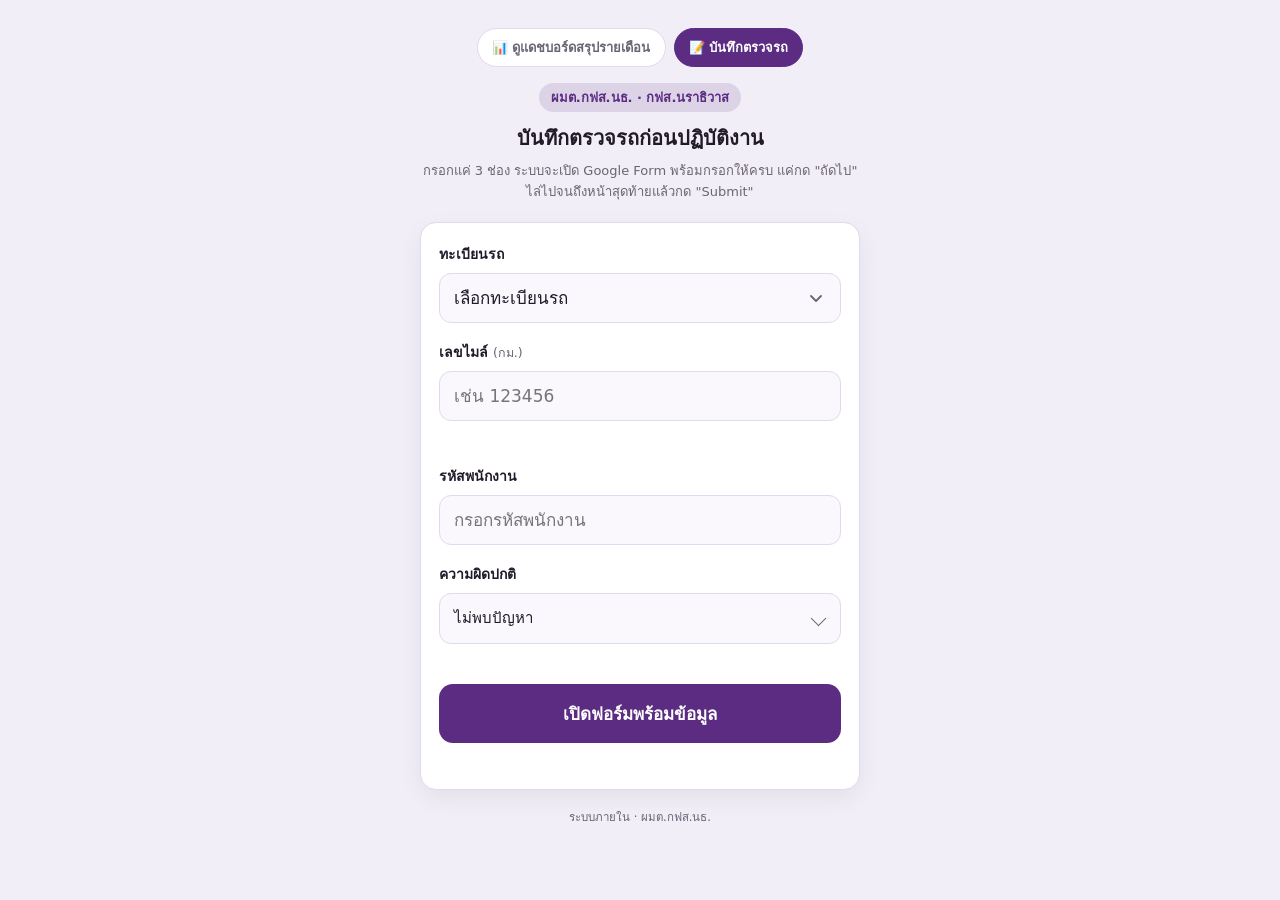
==== form.html @ ee8b24c4 "feat: add realtime vehicle inspection monthly chart dashboard & preserve checkin form" ====
<!DOCTYPE html>
<html lang="th">
<head>
<meta charset="UTF-8">
<meta name="viewport" content="width=device-width, initial-scale=1, maximum-scale=1, viewport-fit=cover">
<meta name="theme-color" content="#5b2c82">
<meta name="apple-mobile-web-app-capable" content="yes">
<meta name="apple-mobile-web-app-status-bar-style" content="black-translucent">
<meta name="apple-mobile-web-app-title" content="ตรวจรถ ผมต.นธ.">
<meta name="mobile-web-app-capable" content="yes">
<title>บันทึกตรวจรถ ผมต.นธ.</title>
<style>
  :root {
    --accent: #5b2c82;
    --accent-dark: #45215f;
    --bg: #f2eef7;
    --card-bg: #ffffff;
    --text: #201a29;
    --text-dim: #6b6475;
    --border: #e1d9ec;
    --input-bg: #faf8fc;
    --success: #1e8e5a;
    --error: #c0392b;
    --radius: 16px;
  }
  @media (prefers-color-scheme: dark) {
    :root {
      --accent: #b083e0;
      --accent-dark: #8a5cc4;
      --bg: #16121c;
      --card-bg: #211b2b;
      --text: #f1ecf7;
      --text-dim: #a89fb8;
      --border: #3a3247;
      --input-bg: #2a2335;
      --success: #4fd394;
      --error: #ff7a68;
    }
  }
  :root[data-theme="dark"] {
    --accent: #b083e0; --accent-dark: #8a5cc4; --bg: #16121c; --card-bg: #211b2b;
    --text: #f1ecf7; --text-dim: #a89fb8; --border: #3a3247; --input-bg: #2a2335;
    --success: #4fd394; --error: #ff7a68;
  }
  :root[data-theme="light"] {
    --accent: #5b2c82; --accent-dark: #45215f; --bg: #f2eef7; --card-bg: #ffffff;
    --text: #201a29; --text-dim: #6b6475; --border: #e1d9ec; --input-bg: #faf8fc;
    --success: #1e8e5a; --error: #c0392b;
  }

  * { box-sizing: border-box; }
  html, body {
    margin: 0; padding: 0;
    background: var(--bg);
    color: var(--text);
    font-family: "Noto Sans Thai UI", "Noto Sans Thai", "Sarabun", system-ui, -apple-system, "Segoe UI", sans-serif;
    -webkit-text-size-adjust: 100%;
    overscroll-behavior-y: contain;
  }
  body {
    min-height: 100vh;
    min-height: 100dvh;
    display: flex;
    flex-direction: column;
    align-items: center;
    justify-content: flex-start;
    padding: max(20px, env(safe-area-inset-top)) 16px max(20px, env(safe-area-inset-bottom));
  }
  .app { width: 100%; max-width: 440px; }

  header { text-align: center; margin: 8px 0 20px; }
  .top-nav {
    display: flex; justify-content: center; gap: 8px; margin-bottom: 16px;
  }
  .nav-btn {
    display: inline-flex; align-items: center; gap: 6px;
    padding: 8px 14px; border-radius: 999px;
    font-size: 13px; font-weight: 600; text-decoration: none;
    border: 1px solid var(--border);
    color: var(--text-dim); background: var(--card-bg);
    transition: all .15s ease;
  }
  .nav-btn.active {
    background: var(--accent); color: #fff; border-color: var(--accent);
  }
  .nav-btn:hover:not(.active) {
    background: color-mix(in srgb, var(--accent) 10%, transparent);
    color: var(--accent);
  }
  header .badge {
    display: inline-block; font-size: 13px; color: var(--accent);
    background: color-mix(in srgb, var(--accent) 14%, transparent);
    padding: 4px 12px; border-radius: 999px; font-weight: 600; margin-bottom: 10px;
  }
  header h1 { font-size: 20px; margin: 0; font-weight: 700; }
  header p { font-size: 13px; color: var(--text-dim); margin: 6px 0 0; }

  .card {
    background: var(--card-bg);
    border: 1px solid var(--border);
    border-radius: var(--radius);
    padding: 20px 18px;
    box-shadow: 0 8px 24px rgba(0,0,0,0.06);
  }

  .field { margin-bottom: 18px; }
  .field:last-of-type { margin-bottom: 0; }
  label {
    display: block; font-size: 14px; font-weight: 600;
    margin-bottom: 8px; color: var(--text);
  }
  label .hint { font-weight: 400; color: var(--text-dim); font-size: 12.5px; }

  select, input[type="number"], input[type="text"] {
    width: 100%;
    font-size: 17px;
    padding: 14px 14px;
    border-radius: 12px;
    border: 1.5px solid var(--border);
    background: var(--input-bg);
    color: var(--text);
    font-family: inherit;
    appearance: none;
    -webkit-appearance: none;
  }
  select:focus, input:focus {
    outline: none;
    border-color: var(--accent);
  }
  select {
    background-image: url("data:image/svg+xml;utf8,<svg xmlns='http://www.w3.org/2000/svg' width='20' height='20' viewBox='0 0 20 20'><path d='M5 8l5 5 5-5' stroke='%236b6475' stroke-width='1.8' fill='none' stroke-linecap='round' stroke-linejoin='round'/></svg>");
    background-repeat: no-repeat;
    background-position: right 14px center;
    padding-right: 40px;
  }

  .compute-preview {
    margin-top: 8px;
    font-size: 13px;
    color: var(--text-dim);
    min-height: 18px;
  }
  .compute-preview strong { color: var(--accent); }

  /* ---- checklist dropdown (ความผิดปกติ) ---- */
  .checklist-dropdown {
    border: 1.5px solid var(--border);
    border-radius: 12px;
    background: var(--input-bg);
  }
  .checklist-dropdown summary {
    list-style: none;
    cursor: pointer;
    padding: 14px 40px 14px 14px;
    font-size: 15px;
    color: var(--text);
    position: relative;
    line-height: 1.4;
  }
  .checklist-dropdown summary::-webkit-details-marker { display: none; }
  .checklist-dropdown summary::after {
    content: "";
    position: absolute;
    right: 16px; top: 50%;
    width: 10px; height: 10px;
    margin-top: -6px;
    border-right: 1.8px solid var(--text-dim);
    border-bottom: 1.8px solid var(--text-dim);
    transform: rotate(45deg);
    transition: transform .15s ease;
  }
  .checklist-dropdown[open] summary::after { transform: rotate(-135deg); margin-top: -2px; }
  .checklist-dropdown[open] summary { border-bottom: 1.5px solid var(--border); }
  .checklist-panel {
    max-height: 280px;
    overflow-y: auto;
    padding: 6px 4px;
  }
  .check-item {
    display: flex; align-items: center; gap: 10px;
    padding: 10px 12px;
    font-size: 14.5px;
    color: var(--text);
    cursor: pointer;
    border-radius: 8px;
  }
  .check-item:active { background: color-mix(in srgb, var(--accent) 8%, transparent); }
  .check-item input { width: 18px; height: 18px; accent-color: var(--accent); flex: none; }
  .check-item.no-issue { border-bottom: 1px solid var(--border); margin-bottom: 4px; padding-bottom: 12px; font-weight: 600; }

  .submit-btn {
    width: 100%;
    margin-top: 22px;
    padding: 16px;
    border: none;
    border-radius: 14px;
    background: var(--accent);
    color: #fff;
    font-size: 17px;
    font-weight: 700;
    font-family: inherit;
    cursor: pointer;
    transition: background .15s ease, transform .1s ease;
  }
  .submit-btn:active { transform: scale(0.98); background: var(--accent-dark); }
  .submit-btn:disabled { opacity: 0.5; }

  .error-msg {
    color: var(--error);
    font-size: 13px;
    margin-top: 10px;
    text-align: center;
    min-height: 16px;
  }

  /* ---- state views ---- */
  #view-form, #view-loading { display: none; }
  body[data-state="form"] #view-form { display: block; }
  body[data-state="loading"] #view-loading { display: flex; }

  #view-loading {
    flex-direction: column; align-items: center; justify-content: center;
    text-align: center; padding: 60px 10px;
  }

  .spinner {
    width: 46px; height: 46px;
    border-radius: 50%;
    border: 4px solid var(--border);
    border-top-color: var(--accent);
    animation: spin 0.8s linear infinite;
    margin-bottom: 18px;
  }
  @keyframes spin { to { transform: rotate(360deg); } }
  #view-loading p { color: var(--text-dim); font-size: 14px; }

  footer { text-align: center; margin-top: 18px; font-size: 11.5px; color: var(--text-dim); }
</style>
</head>
<body data-state="form">
<div class="app">

  <header>
    <div class="top-nav">
      <a href="index.html" class="nav-btn">📊 ดูแดชบอร์ดสรุปรายเดือน</a>
      <a href="form.html" class="nav-btn active">📝 บันทึกตรวจรถ</a>
    </div>
    <span class="badge">ผมต.กฟส.นธ. · กฟส.นราธิวาส</span>
    <h1>บันทึกตรวจรถก่อนปฏิบัติงาน</h1>
    <p>กรอกแค่ 3 ช่อง ระบบจะเปิด Google Form พร้อมกรอกให้ครบ แค่กด "ถัดไป" ไล่ไปจนถึงหน้าสุดท้ายแล้วกด "Submit"</p>
  </header>

  <div class="card">

    <!-- FORM VIEW -->
    <form id="view-form" novalidate>
      <div class="field">
        <label for="plate">ทะเบียนรถ</label>
        <select id="plate" required>
          <option value="" disabled selected>เลือกทะเบียนรถ</option>
          <option value="บฉ 7079 นธ.">บฉ 7079 นธ.</option>
          <option value="2 ขศ 9017 กทม.">2 ขศ 9017 กทม.</option>
          <option value="80-5930 นธ.">80-5930 นธ.</option>
        </select>
      </div>

      <div class="field">
        <label for="mileage">เลขไมล์ <span class="hint">(กม.)</span></label>
        <input type="number" id="mileage" inputmode="numeric" pattern="[0-9]*" min="0" step="1" placeholder="เช่น 123456" required>
        <div class="compute-preview" id="oilPreview"></div>
      </div>

      <div class="field">
        <label for="empCode">รหัสพนักงาน</label>
        <input type="text" id="empCode" inputmode="numeric" pattern="[0-9]*" placeholder="กรอกรหัสพนักงาน" required>
      </div>

      <div class="field">
        <label for="checklistTrigger">ความผิดปกติ</label>
        <details class="checklist-dropdown" id="checklistDropdown">
          <summary id="checklistTrigger">ไม่พบปัญหา</summary>
          <div class="checklist-panel" id="checklistPanel">
            <label class="check-item no-issue"><input type="checkbox" value="ไม่พบปัญหา" checked>ไม่พบปัญหา</label>
            <label class="check-item"><input type="checkbox" value="เข็มขัดนิรภัย">เข็มขัดนิรภัย</label>
            <label class="check-item"><input type="checkbox" value="ไฟส่องสว่าง (สูง-ต่ำ) หน้า-หลัง">ไฟส่องสว่าง (สูง-ต่ำ) หน้า-หลัง</label>
            <label class="check-item"><input type="checkbox" value="ไฟเบรก">ไฟเบรก</label>
            <label class="check-item"><input type="checkbox" value="ไฟสัญญาณ (ไฟวับวาบ,เลี้ยวซ้าย-ขวา,ถอย)">ไฟสัญญาณ (ไฟวับวาบ,เลี้ยวซ้าย-ขวา,ถอย)</label>
            <label class="check-item"><input type="checkbox" value="กระจกหน้ารถ">กระจกหน้ารถ</label>
            <label class="check-item"><input type="checkbox" value="กระจกมองข้าง/หลัง">กระจกมองข้าง/หลัง</label>
            <label class="check-item"><input type="checkbox" value="ที่ปัดน้ำฝน">ที่ปัดน้ำฝน</label>
            <label class="check-item"><input type="checkbox" value="น้ำฉีดกระจก">น้ำฉีดกระจก</label>
            <label class="check-item"><input type="checkbox" value="ระดับน้ำมันเชื้อเพลิง">ระดับน้ำมันเชื้อเพลิง</label>
            <label class="check-item"><input type="checkbox" value="ระดับน้ำมันหล่อลื่นเครื่องยนต์">ระดับน้ำมันหล่อลื่นเครื่องยนต์</label>
            <label class="check-item"><input type="checkbox" value="การทำงานของแตร">การทำงานของแตร</label>
            <label class="check-item"><input type="checkbox" value="ระบบเบรก (เบรกมือ/เบรกเท้า)">ระบบเบรก (เบรกมือ/เบรกเท้า)</label>
            <label class="check-item"><input type="checkbox" value="เครื่องปรับอากาศ">เครื่องปรับอากาศ</label>
            <label class="check-item"><input type="checkbox" value="สภาพยาง กระทะล้อ และน๊อตยึดล้อ">สภาพยาง กระทะล้อ และน๊อตยึดล้อ</label>
            <label class="check-item"><input type="checkbox" value="อุปกรณ์ดับเพลิง">อุปกรณ์ดับเพลิง</label>
            <label class="check-item"><input type="checkbox" value="แบตเตอรี่ (ขั้ว, น้ำกลั่น)">แบตเตอรี่ (ขั้ว, น้ำกลั่น)</label>
            <label class="check-item"><input type="checkbox" value="ทำความสะอาดด้านในและด้านนอก">ทำความสะอาดด้านในและด้านนอก</label>
            <label class="check-item"><input type="checkbox" value="ความเสียหายภายใน">ความเสียหายภายใน</label>
            <label class="check-item"><input type="checkbox" value="ความเสียหายภายนอก">ความเสียหายภายนอก</label>
          </div>
        </details>
      </div>

      <button type="submit" class="submit-btn" id="submitBtn">เปิดฟอร์มพร้อมข้อมูล</button>
      <div class="error-msg" id="errorMsg"></div>
    </form>

    <!-- LOADING VIEW (brief, shown while navigating to Google Forms) -->
    <div id="view-loading">
      <div class="spinner"></div>
      <p>กำลังเปิด Google Form...</p>
    </div>

  </div>

  <footer>ระบบภายใน · ผมต.กฟส.นธ.</footer>
</div>

<script>
(function () {
  "use strict";

  // Google Forms rejects raw POSTs to /formResponse for multi-page forms like this one
  // (it needs a fresh, per-load "fbzx" token that a cross-origin fetch() can never read —
  // docs.google.com sends no CORS headers). Instead we redirect to the form's own
  // "pre-filled link" URL: Google's real page then loads with every field already filled
  // in on its page, so submitting is just tapping "Next" a few times, no retyping.
  var FORM_VIEW_URL = "https://docs.google.com/forms/d/e/1FAIpQLSfaPj31ahG0RD69C6phnXxZvTygc36dVDeyLbGbCgRBZgiHMA/viewform";
  var CACHE_KEY = "vehicleCheckinCache_v1";

  // entry.<id> mapping reverse-engineered from the live Google Form's FB_PUBLIC_LOAD_DATA_
  var ENTRY = {
    BRANCH: "1645257452",           // กฟฟ.
    DEPT: "225784074",              // แผนกใน กฟจ.นธ. และ กฟฟ.ในสังกัด
    PLATE: "506576836",             // หมายเลขทะเบียนรถ ผมต.นธ.
    LAST_OIL: "266239586",          // เลขไมล์เปลี่ยนถ่ายน้ำมันเครื่องครั้งต่อไป (คำนวณ)
    MILEAGE: "2028474554",          // เลขไมล์ปัจจุบัน
    VEHICLE_TYPE: "192645283",      // ประเภทรถ
    CHECKLIST: "1190046626",        // รายการปัญหาที่พบ (รถทั่วไป)
    CHECKLIST_DETAIL: "776683018",  // รายละเอียดข้อบกพร่อง (รถทั่วไป)
    EMP_CODE: "38458013"            // รหัสพนักงาน
  };

  var FIXED = {
    branch: "กฟส.นราธิวาส",
    dept: "ผมต.กฟส.นธ.",
    vehicleType: "รถทั่วไป นอกเหนือข้อ 1-2"
  };
  var NO_ISSUE = "ไม่พบปัญหา";

  var $ = function (id) { return document.getElementById(id); };
  var body = document.body;
  var plateEl = $("plate"), mileageEl = $("mileage"), empCodeEl = $("empCode");
  var oilPreview = $("oilPreview"), errorMsg = $("errorMsg");
  var checklistPanel = $("checklistPanel"), checklistTrigger = $("checklistTrigger");
  var checklistBoxes = Array.prototype.slice.call(checklistPanel.querySelectorAll("input[type=checkbox]"));
  var noIssueBox = checklistBoxes.filter(function (b) { return b.value === NO_ISSUE; })[0];

  function setState(s) { body.setAttribute("data-state", s); }

  function computeLastOil(mileage) {
    return Math.floor(mileage / 10000) * 10000;
  }

  function fmt(n) { return Number(n).toLocaleString("th-TH"); }

  function updatePreview() {
    var v = parseInt(mileageEl.value, 10);
    if (!isNaN(v) && v >= 0) {
      oilPreview.innerHTML = "ระยะเปลี่ยนถ่ายน้ำมันเครื่องล่าสุด: <strong>" + fmt(computeLastOil(v)) + " กม.</strong>";
    } else {
      oilPreview.textContent = "";
    }
  }
  mileageEl.addEventListener("input", updatePreview);

  // ---- ความผิดปกติ: checkbox dropdown, "ไม่พบปัญหา" is mutually exclusive with the rest ----
  function selectedProblems() {
    return checklistBoxes.filter(function (b) { return b.checked && b !== noIssueBox; }).map(function (b) { return b.value; });
  }
  function updateChecklistSummary() {
    var problems = selectedProblems();
    checklistTrigger.textContent = problems.length === 0 ? NO_ISSUE : problems.join(", ");
  }
  checklistBoxes.forEach(function (box) {
    box.addEventListener("change", function () {
      if (box === noIssueBox) {
        if (box.checked) checklistBoxes.forEach(function (b) { if (b !== noIssueBox) b.checked = false; });
      } else if (box.checked) {
        noIssueBox.checked = false;
      }
      if (selectedProblems().length === 0) noIssueBox.checked = true;
      updateChecklistSummary();
    });
  });

  // ---- cache: last used ทะเบียนรถ + รหัสพนักงาน ----
  function loadCache() {
    try {
      var raw = localStorage.getItem(CACHE_KEY);
      if (!raw) return;
      var c = JSON.parse(raw);
      if (c.plate) plateEl.value = c.plate;
      if (c.empCode) empCodeEl.value = c.empCode;
    } catch (e) { /* ignore corrupt cache */ }
  }
  function saveCache(plate, empCode) {
    try {
      localStorage.setItem(CACHE_KEY, JSON.stringify({ plate: plate, empCode: empCode }));
    } catch (e) { /* storage unavailable, ignore */ }
  }
  loadCache();

  function validate() {
    if (!plateEl.value) return "กรุณาเลือกทะเบียนรถ";
    var mileage = mileageEl.value.trim();
    if (!mileage || isNaN(mileage) || parseInt(mileage, 10) < 0) return "กรุณากรอกเลขไมล์ให้ถูกต้อง";
    if (!empCodeEl.value.trim()) return "กรุณากรอกรหัสพนักงาน";
    return null;
  }

  $("view-form").addEventListener("submit", function (e) {
    e.preventDefault();
    errorMsg.textContent = "";

    var err = validate();
    if (err) { errorMsg.textContent = err; return; }

    var plate = plateEl.value;
    var mileage = parseInt(mileageEl.value, 10);
    var empCode = empCodeEl.value.trim();
    var lastOil = computeLastOil(mileage);

    var problems = selectedProblems();
    var checklistValues = problems.length ? problems : [NO_ISSUE];
    // No problems picked -> silently send "ปกติ" as the detail note.
    // Problems picked -> leave it blank; the user fills in what's wrong on the actual Google Form page.
    var checklistDetail = problems.length ? "" : "ปกติ";

    var params = new URLSearchParams();
    params.set("usp", "pp_url");
    params.set("entry." + ENTRY.BRANCH, FIXED.branch);
    params.set("entry." + ENTRY.DEPT, FIXED.dept);
    params.set("entry." + ENTRY.PLATE, plate);
    params.set("entry." + ENTRY.LAST_OIL, String(lastOil));
    params.set("entry." + ENTRY.MILEAGE, String(mileage));
    params.set("entry." + ENTRY.VEHICLE_TYPE, FIXED.vehicleType);
    checklistValues.forEach(function (v) { params.append("entry." + ENTRY.CHECKLIST, v); });
    params.set("entry." + ENTRY.CHECKLIST_DETAIL, checklistDetail);
    params.set("entry." + ENTRY.EMP_CODE, empCode);

    saveCache(plate, empCode);
    setState("loading");
    window.location.href = FORM_VIEW_URL + "?" + params.toString();
  });

})();
</script>
</body>
</html>
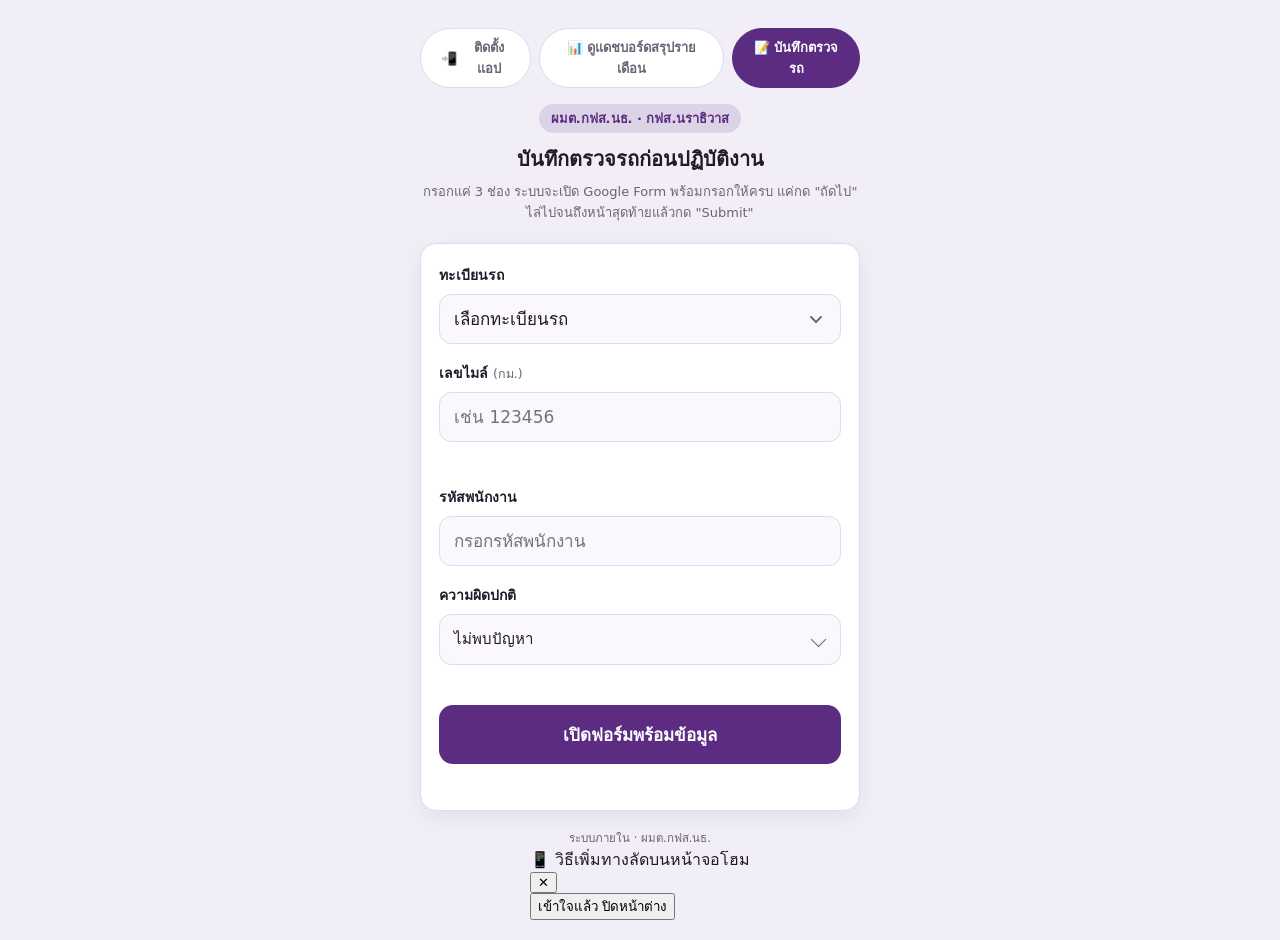
==== commit aeecfbac: "feat(pwa): add mobile responsive PWA with offline shell, persistent dept filter, and focused daily c" ====
--- a/form.html
+++ b/form.html
@@ -6,9 +6,16 @@
 <meta name="theme-color" content="#5b2c82">
 <meta name="apple-mobile-web-app-capable" content="yes">
 <meta name="apple-mobile-web-app-status-bar-style" content="black-translucent">
-<meta name="apple-mobile-web-app-title" content="ตรวจรถ ผมต.นธ.">
+<meta name="apple-mobile-web-app-title" content="ตรวจรถ นธ.">
 <meta name="mobile-web-app-capable" content="yes">
 <title>บันทึกตรวจรถ ผมต.นธ.</title>
+
+<!-- PWA Manifest & Icons -->
+<link rel="manifest" href="manifest.webmanifest">
+<link rel="icon" type="image/svg+xml" href="icons/favicon.svg">
+<link rel="icon" type="image/png" sizes="192x192" href="icons/icon-192.png">
+<link rel="apple-touch-icon" href="icons/apple-touch-icon.png">
+<link rel="stylesheet" href="pwa-install.css">
 <style>
   :root {
     --accent: #5b2c82;
@@ -242,6 +249,10 @@
 
   <header>
     <div class="top-nav">
+      <button id="headerInstallBtn" class="nav-btn pwa-header-btn" title="ติดตั้งแอปรายงานตรวจรถบนมือถือ">
+        <span class="pwa-badge-dot"></span>
+        📲 <span>ติดตั้งแอป</span>
+      </button>
       <a href="index.html" class="nav-btn">📊 ดูแดชบอร์ดสรุปรายเดือน</a>
       <a href="form.html" class="nav-btn active">📝 บันทึกตรวจรถ</a>
     </div>
@@ -459,5 +470,6 @@
 
 })();
 </script>
+<script src="pwa-install.js"></script>
 </body>
 </html>
--- a/pwa-install.css
+++ b/pwa-install.css
@@ -0,0 +1,630 @@
+/* PWA Mobile Responsive, Streamlined UI & Installation Styles */
+
+/* ==========================================================================
+   1. Clean Compact Header & Hero Actions
+   ========================================================================== */
+
+/* Hero Form Quick Button (เด่นที่สุดตามที่ผู้ใช้ต้องการ) */
+.btn-hero-form {
+  background: linear-gradient(135deg, #10b981 0%, #059669 100%) !important;
+  color: #ffffff !important;
+  border: none !important;
+  font-weight: 700 !important;
+  font-size: 0.9rem !important;
+  padding: 9px 18px !important;
+  border-radius: 999px !important;
+  display: inline-flex !important;
+  align-items: center !important;
+  gap: 8px !important;
+  text-decoration: none !important;
+  box-shadow: 0 4px 14px rgba(16, 185, 129, 0.35) !important;
+  cursor: pointer !important;
+  transition: all 0.2s ease !important;
+  white-space: nowrap !important;
+  flex-shrink: 0 !important;
+}
+
+.btn-hero-form:hover {
+  transform: translateY(-1px) scale(1.02);
+  box-shadow: 0 6px 18px rgba(16, 185, 129, 0.45) !important;
+  background: linear-gradient(135deg, #059669 0%, #047857 100%) !important;
+}
+
+.btn-hero-form:active {
+  transform: scale(0.98);
+}
+
+/* More Menu Toggle Button */
+.btn-menu-toggle {
+  background: var(--card-bg) !important;
+  color: var(--text-muted) !important;
+  border: 1.5px solid var(--card-border) !important;
+  font-size: 0.85rem !important;
+  font-weight: 600 !important;
+  padding: 8px 14px !important;
+  border-radius: 999px !important;
+  display: inline-flex !important;
+  align-items: center !important;
+  gap: 6px !important;
+  cursor: pointer !important;
+  transition: all 0.2s ease !important;
+  white-space: nowrap !important;
+  flex-shrink: 0 !important;
+}
+
+.btn-menu-toggle:hover {
+  border-color: var(--primary) !important;
+  color: var(--primary) !important;
+  background: var(--primary-subtle) !important;
+}
+
+/* Header Live Pill */
+.live-pill {
+  font-size: 0.72rem;
+  padding: 2px 8px;
+  border-radius: 999px;
+  background: #ecfdf5;
+  color: #065f46;
+  border: 1px solid #a7f3d0;
+  font-weight: 700;
+  letter-spacing: 0.02em;
+}
+
+[data-theme="dark"] .live-pill {
+  background: rgba(16, 185, 129, 0.2);
+  color: #34d399;
+  border-color: rgba(16, 185, 129, 0.4);
+}
+
+/* ==========================================================================
+   2. Segmented Mode Switcher (ตรวจรายวัน vs สรุปรายเดือน)
+   ========================================================================== */
+.view-tabs-container {
+  display: grid;
+  grid-template-columns: 1fr 1fr;
+  background: var(--card-bg);
+  padding: 4px;
+  border-radius: 14px;
+  border: 1.5px solid var(--card-border);
+  box-shadow: var(--shadow-sm);
+  margin-bottom: 14px;
+  gap: 6px;
+}
+
+.view-tab-btn {
+  background: transparent;
+  border: none;
+  border-radius: 10px;
+  padding: 9px 8px;
+  font-size: 0.88rem;
+  font-weight: 700;
+  color: var(--text-muted);
+  cursor: pointer;
+  display: flex;
+  align-items: center;
+  justify-content: center;
+  gap: 6px;
+  transition: all 0.25s cubic-bezier(0.16, 1, 0.3, 1);
+  font-family: inherit;
+  white-space: nowrap;
+  height: 42px;
+  min-height: 42px;
+}
+
+.view-tab-btn .tab-label {
+  white-space: nowrap;
+}
+
+.view-tab-btn:hover {
+  color: var(--primary);
+  background: rgba(91, 44, 130, 0.05);
+}
+
+.view-tab-btn.active {
+  background: linear-gradient(135deg, var(--primary) 0%, var(--primary-dark) 100%);
+  color: #ffffff;
+  box-shadow: 0 4px 12px rgba(91, 44, 130, 0.25);
+}
+
+[data-theme="dark"] .view-tab-btn.active {
+  background: linear-gradient(135deg, #7b42a8 0%, #5b2c82 100%);
+}
+
+.tab-badge {
+  font-size: 0.72rem;
+  font-weight: 700;
+  padding: 2px 7px;
+  border-radius: 999px;
+  background: rgba(239, 68, 68, 0.15);
+  color: #ef4444;
+  border: 1px solid rgba(239, 68, 68, 0.3);
+  white-space: nowrap;
+  line-height: 1.1;
+}
+
+.view-tab-btn.active .tab-badge {
+  background: #ffffff;
+  color: #ef4444;
+  border: none;
+}
+
+/* ==========================================================================
+   3. Focused Department Filter with Auto-Memory
+   ========================================================================== */
+.my-dept-card {
+  background: var(--card-bg);
+  border: 1.5px solid var(--card-border);
+  border-radius: var(--radius);
+  padding: 12px 16px;
+  margin-bottom: 14px;
+  display: flex;
+  flex-direction: column;
+  gap: 8px;
+  box-shadow: var(--shadow-sm);
+}
+
+.my-dept-header {
+  display: flex;
+  align-items: center;
+  justify-content: space-between;
+}
+
+.my-dept-title {
+  font-size: 0.88rem;
+  font-weight: 700;
+  color: var(--text);
+  display: flex;
+  align-items: center;
+  gap: 6px;
+}
+
+.saved-badge {
+  font-size: 0.75rem;
+  color: var(--primary);
+  background: var(--primary-subtle);
+  border: 1px solid rgba(91, 44, 130, 0.2);
+  padding: 2px 8px;
+  border-radius: 999px;
+  font-weight: 600;
+}
+
+.my-dept-select {
+  width: 100%;
+  font-size: 1rem;
+  font-weight: 600;
+  padding: 10px 14px;
+  border-radius: 12px;
+  border: 1.5px solid var(--card-border);
+  background: var(--bg);
+  color: var(--text);
+  font-family: inherit;
+  cursor: pointer;
+  appearance: none;
+  -webkit-appearance: none;
+  background-image: url("data:image/svg+xml;utf8,<svg xmlns='http://www.w3.org/2000/svg' width='20' height='20' viewBox='0 0 20 20'><path d='M5 8l5 5 5-5' stroke='%236b6377' stroke-width='2' fill='none' stroke-linecap='round' stroke-linejoin='round'/></svg>");
+  background-repeat: no-repeat;
+  background-position: right 14px center;
+  padding-right: 40px;
+  transition: border-color 0.2s;
+}
+
+.my-dept-select:focus {
+  outline: none;
+  border-color: var(--primary);
+  box-shadow: 0 0 0 3px rgba(91, 44, 130, 0.12);
+}
+
+/* ==========================================================================
+   4. Unchecked Cars Priority Highlighting
+   ========================================================================== */
+.btn-car-check-direct {
+  background: linear-gradient(135deg, #10b981 0%, #059669 100%);
+  color: #ffffff;
+  border: none;
+  border-radius: 8px;
+  padding: 5px 10px;
+  font-size: 0.78rem;
+  font-weight: 700;
+  text-decoration: none;
+  display: inline-flex;
+  align-items: center;
+  gap: 4px;
+  white-space: nowrap;
+  box-shadow: 0 2px 6px rgba(16, 185, 129, 0.25);
+  transition: all 0.15s ease;
+}
+
+.btn-car-check-direct:hover {
+  background: #047857;
+  transform: translateY(-1px);
+}
+
+/* ==========================================================================
+   5. More Menu Modal / Dropdown
+   ========================================================================== */
+.more-menu-backdrop {
+  position: fixed;
+  inset: 0;
+  background: rgba(15, 10, 25, 0.5);
+  backdrop-filter: blur(4px);
+  -webkit-backdrop-filter: blur(4px);
+  z-index: 10000;
+  display: flex;
+  align-items: flex-end;
+  justify-content: center;
+  opacity: 0;
+  visibility: hidden;
+  transition: all 0.25s ease;
+}
+
+.more-menu-backdrop.open {
+  opacity: 1;
+  visibility: visible;
+}
+
+.more-menu-panel {
+  width: 100%;
+  max-width: 460px;
+  background: var(--card-bg);
+  border-radius: 20px 20px 0 0;
+  padding: 20px 20px max(20px, env(safe-area-inset-bottom, 20px));
+  box-shadow: 0 -8px 30px rgba(0, 0, 0, 0.2);
+  transform: translateY(100%);
+  transition: transform 0.3s cubic-bezier(0.16, 1, 0.3, 1);
+  display: flex;
+  flex-direction: column;
+  gap: 14px;
+}
+
+.more-menu-backdrop.open .more-menu-panel {
+  transform: translateY(0);
+}
+
+.more-menu-header {
+  display: flex;
+  align-items: center;
+  justify-content: space-between;
+  font-size: 1.05rem;
+  font-weight: 700;
+  color: var(--text);
+  border-bottom: 1px solid var(--card-border);
+  padding-bottom: 10px;
+}
+
+.menu-close-btn {
+  background: transparent;
+  border: none;
+  font-size: 18px;
+  color: var(--text-muted);
+  cursor: pointer;
+  padding: 4px;
+  line-height: 1;
+}
+
+.more-menu-links {
+  display: flex;
+  flex-direction: column;
+  gap: 8px;
+}
+
+.menu-item-link, .menu-item-btn {
+  width: 100%;
+  display: flex;
+  align-items: center;
+  gap: 12px;
+  padding: 12px 14px;
+  background: var(--bg);
+  border: 1px solid var(--card-border);
+  border-radius: 12px;
+  font-size: 0.92rem;
+  font-weight: 600;
+  color: var(--text);
+  text-decoration: none;
+  cursor: pointer;
+  font-family: inherit;
+  transition: all 0.15s ease;
+}
+
+.menu-item-link:hover, .menu-item-btn:hover {
+  background: var(--primary-subtle);
+  border-color: var(--primary);
+  color: var(--primary);
+}
+
+/* ==========================================================================
+   6. Streamlined Floating PWA Banner (Less Intrusive)
+   ========================================================================== */
+.pwa-banner-wrap {
+  position: fixed;
+  bottom: max(12px, env(safe-area-inset-bottom, 12px));
+  left: 50%;
+  transform: translateX(-50%) translateY(150%);
+  width: calc(100% - 24px);
+  max-width: 480px;
+  background: rgba(255, 255, 255, 0.98);
+  backdrop-filter: blur(12px);
+  -webkit-backdrop-filter: blur(12px);
+  border: 1.5px solid rgba(123, 66, 168, 0.25);
+  border-radius: 16px;
+  padding: 10px 14px;
+  box-shadow: 0 8px 24px rgba(91, 44, 130, 0.18);
+  z-index: 9999;
+  display: flex;
+  align-items: center;
+  justify-content: space-between;
+  gap: 10px;
+  transition: transform 0.35s cubic-bezier(0.16, 1, 0.3, 1), opacity 0.25s ease;
+  opacity: 0;
+  pointer-events: none;
+}
+
+[data-theme="dark"] .pwa-banner-wrap {
+  background: rgba(33, 27, 43, 0.98);
+  border-color: rgba(176, 131, 224, 0.3);
+  box-shadow: 0 8px 24px rgba(0, 0, 0, 0.5);
+}
+
+.pwa-banner-wrap.pwa-visible {
+  transform: translateX(-50%) translateY(0);
+  opacity: 1;
+  pointer-events: auto;
+}
+
+.pwa-banner-left {
+  display: flex;
+  align-items: center;
+  gap: 10px;
+  min-width: 0;
+  flex: 1;
+}
+
+.pwa-banner-icon {
+  width: 40px;
+  height: 40px;
+  border-radius: 10px;
+  object-fit: cover;
+  flex-shrink: 0;
+}
+
+.pwa-banner-text {
+  min-width: 0;
+}
+
+.pwa-banner-title {
+  font-size: 13.5px;
+  font-weight: 700;
+  color: var(--text, #1e1926);
+  white-space: nowrap;
+  overflow: hidden;
+  text-overflow: ellipsis;
+}
+
+.pwa-banner-desc {
+  font-size: 11px;
+  color: var(--text-muted, #6b6377);
+  white-space: nowrap;
+  overflow: hidden;
+  text-overflow: ellipsis;
+}
+
+.pwa-banner-right {
+  display: flex;
+  align-items: center;
+  gap: 6px;
+  flex-shrink: 0;
+}
+
+.pwa-btn-install-mini {
+  background: linear-gradient(135deg, #5b2c82 0%, #7b42a8 100%);
+  color: #fff;
+  border: none;
+  border-radius: 999px;
+  padding: 7px 14px;
+  font-size: 12.5px;
+  font-weight: 700;
+  cursor: pointer;
+  white-space: nowrap;
+  box-shadow: 0 2px 8px rgba(91, 44, 130, 0.3);
+}
+
+.pwa-btn-install-mini:active {
+  transform: scale(0.97);
+}
+
+.pwa-close-btn-mini {
+  background: transparent;
+  border: none;
+  font-size: 16px;
+  color: var(--text-muted);
+  cursor: pointer;
+  padding: 6px;
+  line-height: 1;
+}
+
+/* ==========================================================================
+   7. Mobile Specific Refinements (< 768px and < 480px)
+   ========================================================================== */
+@media (max-width: 768px) {
+  header.main-header {
+    display: flex;
+    flex-direction: column;
+    gap: 10px;
+    padding: 12px 14px;
+    margin-bottom: 12px;
+  }
+  
+  .header-branding {
+    display: flex;
+    align-items: center;
+    gap: 10px;
+    width: 100%;
+  }
+  
+  .pea-logo {
+    width: 38px;
+    height: 38px;
+    font-size: 14px;
+    border-radius: 8px;
+    flex-shrink: 0;
+  }
+
+  .header-text {
+    min-width: 0;
+    flex: 1;
+  }
+
+  .header-text h1 {
+    font-size: 1.05rem;
+    display: flex;
+    align-items: center;
+    gap: 6px;
+    white-space: nowrap;
+    margin: 0;
+  }
+
+  #headerDateStr {
+    font-size: 0.78rem;
+    white-space: nowrap;
+    overflow: hidden;
+    text-overflow: ellipsis;
+    color: var(--text-muted);
+    margin: 2px 0 0 0;
+  }
+
+  .header-actions {
+    display: flex;
+    align-items: center;
+    gap: 8px;
+    width: 100%;
+  }
+
+  .btn-hero-form {
+    flex: 1;
+    justify-content: center;
+    height: 38px;
+    padding: 0 12px !important;
+    font-size: 0.85rem !important;
+    white-space: nowrap;
+    min-width: 0;
+  }
+
+  .btn-menu-toggle {
+    height: 38px;
+    padding: 0 14px !important;
+    font-size: 0.82rem !important;
+    white-space: nowrap;
+    flex-shrink: 0;
+  }
+
+  .view-tabs-container {
+    margin-bottom: 12px;
+    gap: 4px;
+    padding: 3px;
+  }
+
+  .view-tab-btn {
+    padding: 8px 6px;
+    font-size: 0.86rem;
+    height: 40px;
+    min-height: 40px;
+  }
+
+  /* Split grid: On mobile, Unchecked cars stay on top! */
+  .today-split-grid {
+    display: flex;
+    flex-direction: column;
+    gap: 12px;
+  }
+
+  .col-unchecked {
+    order: 1; /* Unchecked cars FIRST */
+  }
+
+  .col-checked {
+    order: 2; /* Checked cars SECOND */
+  }
+
+  /* Monthly View: Compact 2x2 Filter Grid & KPI Grid */
+  .filter-panel {
+    padding: 12px;
+    margin-bottom: 12px;
+    border-radius: 12px;
+  }
+
+  .filter-grid {
+    grid-template-columns: 1fr 1fr;
+    gap: 8px;
+  }
+
+  .form-group {
+    gap: 4px;
+  }
+
+  .form-group label {
+    font-size: 0.75rem;
+    white-space: nowrap;
+    overflow: hidden;
+    text-overflow: ellipsis;
+    gap: 4px;
+  }
+
+  select.form-control {
+    height: 36px;
+    padding: 6px 8px;
+    padding-right: 24px;
+    font-size: 0.8rem;
+    border-radius: 8px;
+    background-size: 14px 14px;
+    background-position: right 6px center;
+  }
+
+  .kpi-grid {
+    grid-template-columns: 1fr 1fr;
+    gap: 8px;
+    margin-bottom: 14px;
+  }
+
+  .kpi-card {
+    padding: 10px 12px;
+    border-radius: 12px;
+  }
+
+  .kpi-header {
+    margin-bottom: 4px;
+  }
+
+  .kpi-title {
+    font-size: 0.72rem;
+    white-space: nowrap;
+    overflow: hidden;
+    text-overflow: ellipsis;
+  }
+
+  .kpi-icon {
+    width: 24px;
+    height: 24px;
+    font-size: 0.8rem;
+    border-radius: 6px;
+    flex-shrink: 0;
+  }
+
+  .kpi-value {
+    font-size: 1.25rem !important;
+    line-height: 1.2;
+    margin-bottom: 3px;
+    white-space: nowrap;
+  }
+
+  .kpi-subtext {
+    font-size: 0.68rem !important;
+    white-space: nowrap;
+    overflow: hidden;
+    text-overflow: ellipsis;
+    gap: 4px;
+  }
+
+  .kpi-badge {
+    font-size: 0.62rem !important;
+    padding: 1px 5px !important;
+  }
+}
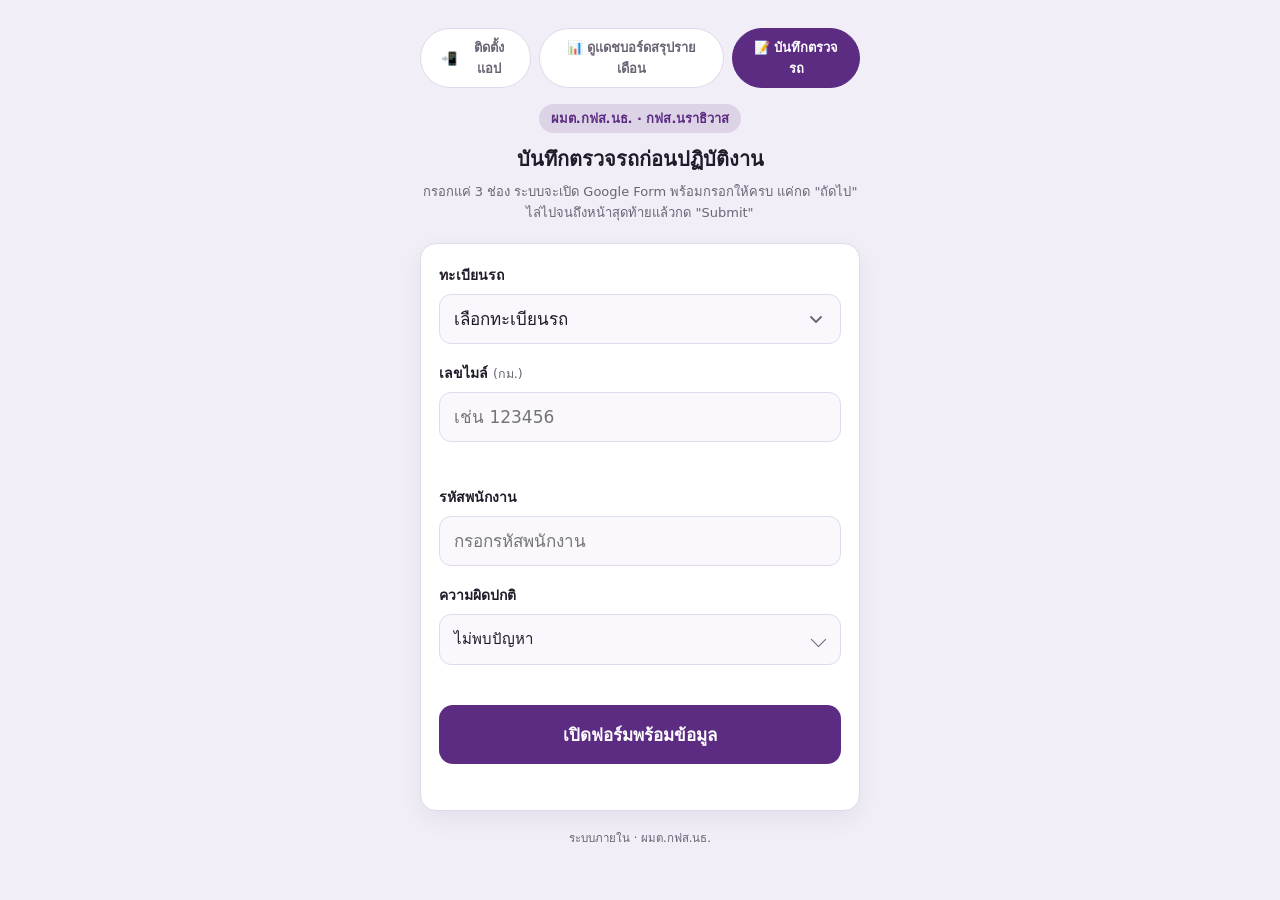
==== commit 6d3af269: "fix(cache): switch service worker to network-first v2, add asset cache busting, and auto-reload on u" ====
--- a/form.html
+++ b/form.html
@@ -15,7 +15,7 @@
 <link rel="icon" type="image/svg+xml" href="icons/favicon.svg">
 <link rel="icon" type="image/png" sizes="192x192" href="icons/icon-192.png">
 <link rel="apple-touch-icon" href="icons/apple-touch-icon.png">
-<link rel="stylesheet" href="pwa-install.css">
+<link rel="stylesheet" href="pwa-install.css?v=2">
 <style>
   :root {
     --accent: #5b2c82;
@@ -470,6 +470,6 @@
 
 })();
 </script>
-<script src="pwa-install.js"></script>
+<script src="pwa-install.js?v=2"></script>
 </body>
 </html>
--- a/pwa-install.css
+++ b/pwa-install.css
@@ -332,113 +332,161 @@
 }
 
 /* ==========================================================================
-   6. Streamlined Floating PWA Banner (Less Intrusive)
-   ========================================================================== */
-.pwa-banner-wrap {
+   Dark Mode Car Card & License Plate Text Contrast Fix
+   ========================================================================== */
+[data-theme="dark"] .today-car-card {
+  background: var(--card-bg) !important;
+  border-color: var(--card-border) !important;
+}
+
+[data-theme="dark"] .col-unchecked .today-car-card {
+  background: rgba(239, 68, 68, 0.08) !important;
+  border-color: rgba(239, 68, 68, 0.3) !important;
+}
+
+[data-theme="dark"] .car-plate-title,
+[data-theme="dark"] .car-plate-title span {
+  color: #f8fafc !important;
+}
+
+[data-theme="dark"] .car-dept-tag.tag-unchecked {
+  background: rgba(239, 68, 68, 0.25) !important;
+  color: #fca5a5 !important;
+}
+
+[data-theme="dark"] .car-office-tag {
+  color: #94a3b8 !important;
+}
+
+/* ==========================================================================
+   6. PWA Standalone Mode & Modal Styles
+   ========================================================================== */
+/* Hide install buttons completely if running as Shortcut / PWA */
+.is-pwa-standalone #headerInstallBtn,
+.is-pwa-standalone .pwa-header-btn {
+  display: none !important;
+}
+
+/* Fallback Guide Modal (Only opens if manually triggered from menu) */
+.pwa-modal-backdrop {
+  display: none;
   position: fixed;
-  bottom: max(12px, env(safe-area-inset-bottom, 12px));
-  left: 50%;
-  transform: translateX(-50%) translateY(150%);
-  width: calc(100% - 24px);
-  max-width: 480px;
-  background: rgba(255, 255, 255, 0.98);
-  backdrop-filter: blur(12px);
-  -webkit-backdrop-filter: blur(12px);
-  border: 1.5px solid rgba(123, 66, 168, 0.25);
-  border-radius: 16px;
-  padding: 10px 14px;
-  box-shadow: 0 8px 24px rgba(91, 44, 130, 0.18);
-  z-index: 9999;
+  inset: 0;
+  background: rgba(0, 0, 0, 0.65);
+  backdrop-filter: blur(5px);
+  -webkit-backdrop-filter: blur(5px);
+  z-index: 99999;
+  align-items: center;
+  justify-content: center;
+  padding: 16px;
+  opacity: 0;
+  transition: opacity 0.25s ease;
+}
+
+.pwa-modal-backdrop.pwa-modal-open {
+  display: flex !important;
+  opacity: 1;
+}
+
+.pwa-modal-card {
+  background: var(--card-bg, #ffffff);
+  color: var(--text, #1e293b);
+  border-radius: 20px;
+  padding: 22px 20px;
+  max-width: 380px;
+  width: 100%;
+  box-shadow: 0 20px 40px rgba(0, 0, 0, 0.35);
+  border: 1.5px solid var(--card-border, rgba(0, 0, 0, 0.1));
+  animation: pwaSlideUp 0.3s cubic-bezier(0.16, 1, 0.3, 1);
+}
+
+@keyframes pwaSlideUp {
+  from { transform: translateY(24px); opacity: 0; }
+  to { transform: translateY(0); opacity: 1; }
+}
+
+.pwa-modal-header {
   display: flex;
   align-items: center;
   justify-content: space-between;
-  gap: 10px;
-  transition: transform 0.35s cubic-bezier(0.16, 1, 0.3, 1), opacity 0.25s ease;
-  opacity: 0;
-  pointer-events: none;
-}
-
-[data-theme="dark"] .pwa-banner-wrap {
-  background: rgba(33, 27, 43, 0.98);
-  border-color: rgba(176, 131, 224, 0.3);
-  box-shadow: 0 8px 24px rgba(0, 0, 0, 0.5);
-}
-
-.pwa-banner-wrap.pwa-visible {
-  transform: translateX(-50%) translateY(0);
-  opacity: 1;
-  pointer-events: auto;
-}
-
-.pwa-banner-left {
-  display: flex;
-  align-items: center;
-  gap: 10px;
-  min-width: 0;
-  flex: 1;
-}
-
-.pwa-banner-icon {
-  width: 40px;
-  height: 40px;
-  border-radius: 10px;
-  object-fit: cover;
-  flex-shrink: 0;
-}
-
-.pwa-banner-text {
-  min-width: 0;
-}
-
-.pwa-banner-title {
-  font-size: 13.5px;
-  font-weight: 700;
-  color: var(--text, #1e1926);
-  white-space: nowrap;
-  overflow: hidden;
-  text-overflow: ellipsis;
-}
-
-.pwa-banner-desc {
-  font-size: 11px;
-  color: var(--text-muted, #6b6377);
-  white-space: nowrap;
-  overflow: hidden;
-  text-overflow: ellipsis;
-}
-
-.pwa-banner-right {
-  display: flex;
-  align-items: center;
-  gap: 6px;
-  flex-shrink: 0;
-}
-
-.pwa-btn-install-mini {
-  background: linear-gradient(135deg, #5b2c82 0%, #7b42a8 100%);
-  color: #fff;
-  border: none;
-  border-radius: 999px;
-  padding: 7px 14px;
-  font-size: 12.5px;
-  font-weight: 700;
-  cursor: pointer;
-  white-space: nowrap;
-  box-shadow: 0 2px 8px rgba(91, 44, 130, 0.3);
-}
-
-.pwa-btn-install-mini:active {
-  transform: scale(0.97);
-}
-
-.pwa-close-btn-mini {
+  margin-bottom: 16px;
+}
+
+.pwa-modal-title {
+  font-size: 1.05rem;
+  font-weight: 700;
+  display: flex;
+  align-items: center;
+  gap: 8px;
+  color: var(--primary, #5b2c82);
+}
+
+.pwa-close-btn {
   background: transparent;
   border: none;
-  font-size: 16px;
-  color: var(--text-muted);
+  font-size: 1.25rem;
   cursor: pointer;
-  padding: 6px;
+  color: var(--text-muted, #64748b);
+  padding: 4px;
   line-height: 1;
+}
+
+.pwa-step-list {
+  display: flex;
+  flex-direction: column;
+  gap: 10px;
+  margin-bottom: 18px;
+}
+
+.pwa-step-item {
+  display: flex;
+  align-items: flex-start;
+  gap: 12px;
+  background: rgba(91, 44, 130, 0.04);
+  padding: 12px 14px;
+  border-radius: 12px;
+  font-size: 0.88rem;
+  line-height: 1.45;
+}
+
+[data-theme="dark"] .pwa-step-item {
+  background: rgba(255, 255, 255, 0.05);
+}
+
+.pwa-step-num {
+  background: var(--primary, #5b2c82);
+  color: #ffffff;
+  width: 24px;
+  height: 24px;
+  border-radius: 50%;
+  display: flex;
+  align-items: center;
+  justify-content: center;
+  font-size: 0.75rem;
+  font-weight: 700;
+  flex-shrink: 0;
+}
+
+.pwa-step-text {
+  flex: 1;
+}
+
+.pwa-modal-close-btn {
+  width: 100%;
+  padding: 12px;
+  background: linear-gradient(135deg, var(--primary, #5b2c82) 0%, #401b60 100%);
+  color: #ffffff;
+  border: none;
+  border-radius: 12px;
+  font-size: 0.92rem;
+  font-weight: 700;
+  cursor: pointer;
+  font-family: inherit;
+  transition: transform 0.15s ease;
+}
+
+.pwa-modal-close-btn:active {
+  transform: scale(0.98);
 }
 
 /* ==========================================================================
